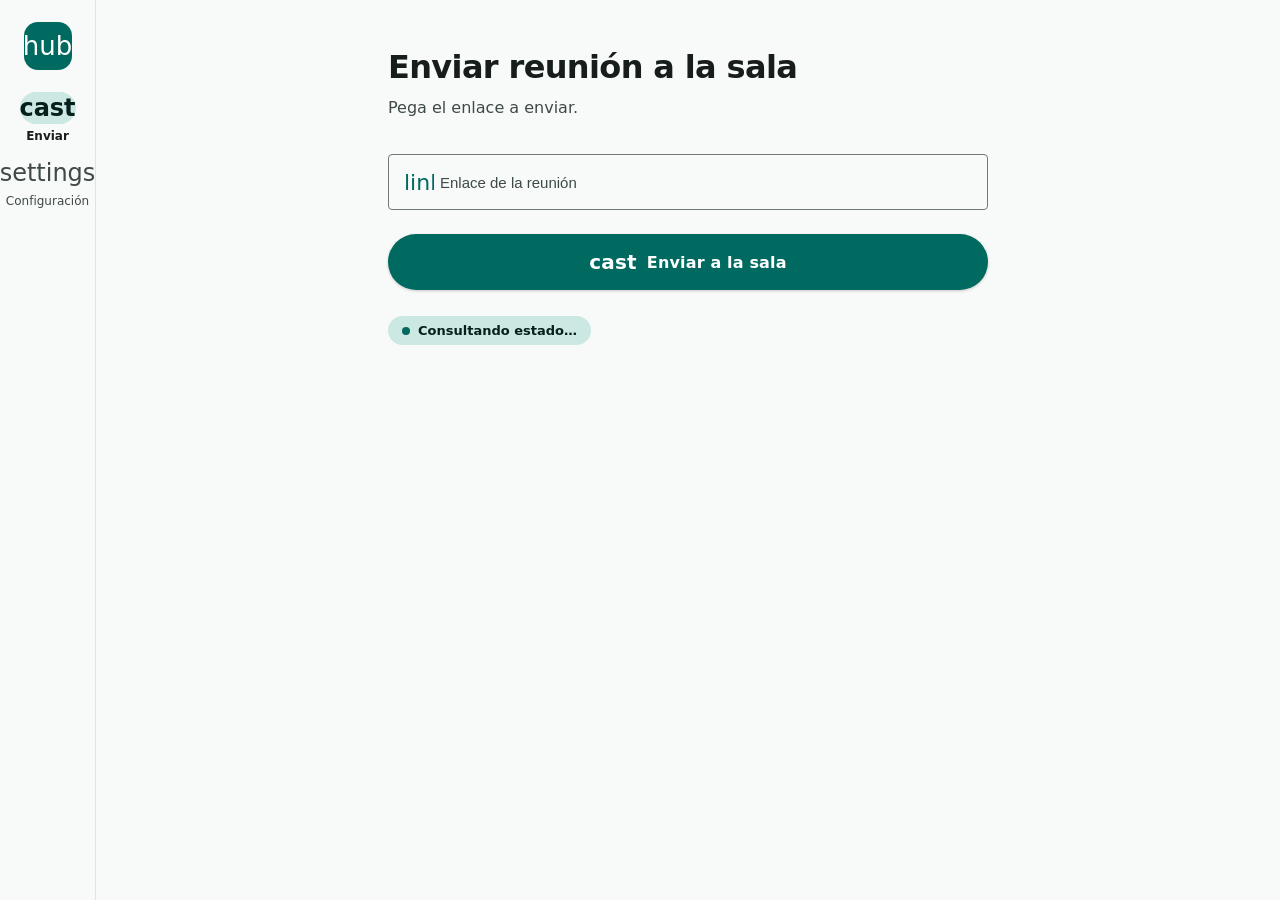
==== server/static/index.html @ 3a649e3f "Redisenio Material Design 3 (proyecto Universal Meeting Appliance MD3) Kiosko: reloj grande + esquem" ====
<!DOCTYPE html>
<html lang="es">
<head>
<meta charset="utf-8">
<meta name="viewport" content="width=device-width, initial-scale=1">
<title>Sala de Reuniones — Control</title>
<link rel="stylesheet" href="/fonts/fonts.css">
<style>
  * { margin: 0; padding: 0; box-sizing: border-box; }
  :root {
    --p: #006A60; --onp: #fff; --p-hover: #00594f;
    --sc: #CCE8E2; --onsc: #05201C;
    --bg: #F7FAF8; --surfc: #ECF0EE; --card: #fff;
    --ontext: #171D1B; --onvar: #3F4946; --muted: #5A6360;
    --outline: #6F7975; --divider: #DCE5E1;
    --err: #BA1A1A; --err-bg: #F9DEDC; --err-on: #93000A;
  }
  body {
    font-family: 'Roboto Flex', system-ui, sans-serif;
    background: var(--bg); color: var(--ontext);
    min-height: 100vh;
  }
  button { font-family: inherit; cursor: pointer; }
  [hidden] { display: none !important; }

  /* ================= App: rail + contenido ================= */
  #app { display: flex; min-height: 100vh; }

  .rail {
    flex: 0 0 96px; padding: 22px 0;
    display: flex; flex-direction: column; align-items: center; gap: 14px;
    border-right: 1px solid var(--divider);
  }
  .rail .logo {
    width: 48px; height: 48px; border-radius: 14px; background: var(--p);
    display: flex; align-items: center; justify-content: center; margin-bottom: 8px;
  }
  .rail .logo .msr { font-size: 26px; color: #fff; font-variation-settings: 'FILL' 1; }
  .rail-item {
    display: flex; flex-direction: column; align-items: center; gap: 5px;
    background: none; border: none; color: var(--onvar); font-size: 12px;
  }
  .rail-item .ind {
    width: 56px; height: 32px; border-radius: 16px;
    display: flex; align-items: center; justify-content: center;
    transition: background 0.15s;
  }
  .rail-item .msr { font-size: 24px; color: var(--onvar); }
  .rail-item.active { color: var(--ontext); font-weight: 600; }
  .rail-item.active .ind { background: var(--sc); }
  .rail-item.active .msr { color: var(--onsc); font-variation-settings: 'FILL' 1; }

  main { flex: 1; padding: 48px 48px 64px; }

  /* ================= Vista Enviar ================= */
  #view-send > div { max-width: 600px; margin: 0 auto; }
  h1 { font-weight: 600; font-size: 32px; letter-spacing: -0.02em; margin: 0 0 10px; }
  .lede { font-size: 16px; color: var(--onvar); margin: 0 0 34px; line-height: 1.5; }

  .field { position: relative; margin-bottom: 24px; }
  .field .lead {
    position: absolute; left: 16px; top: 50%; transform: translateY(-50%);
    font-size: 22px; color: var(--p); pointer-events: none;
  }
  .field input {
    width: 100%; height: 56px; padding: 0 16px 0 50px;
    font-family: 'Roboto Mono', monospace; font-size: 14px; color: var(--ontext);
    background: transparent; border: 1px solid var(--outline); border-radius: 4px;
    outline: none;
  }
  .field input:focus { border-color: var(--p); box-shadow: inset 0 0 0 1px var(--p); }
  .field label {
    position: absolute; left: 46px; top: 50%; transform: translateY(-50%);
    font-family: 'Roboto Flex', sans-serif; font-size: 15px; color: var(--onvar);
    background: var(--bg); padding: 0 6px; pointer-events: none;
    transition: all 0.12s ease;
  }
  .field input:focus ~ label,
  .field input:not(:placeholder-shown) ~ label {
    top: 0; left: 12px; font-size: 12px; font-weight: 500; color: var(--p);
  }

  .btn {
    display: flex; align-items: center; justify-content: center; gap: 10px;
    border: none; border-radius: 100px; font-weight: 600;
    background: var(--p); color: var(--onp);
    width: 100%; height: 56px; font-size: 16px; letter-spacing: 0.01em;
    box-shadow: 0 1px 3px rgba(0,0,0,0.2);
  }
  .btn:hover { background: var(--p-hover); }
  .btn:disabled { opacity: 0.5; cursor: default; }
  .btn .msr { font-size: 20px; }

  .chip {
    display: inline-flex; align-items: center; gap: 8px;
    font-size: 13px; font-weight: 600; color: var(--onsc);
    background: var(--sc); padding: 7px 14px; border-radius: 100px; margin-top: 26px;
  }
  .chip .dotc { width: 8px; height: 8px; border-radius: 50%; background: var(--p); }
  .chip.off { background: var(--err-bg); color: var(--err-on); }
  .chip.off .dotc { background: var(--err); }

  .msg { font-size: 14px; padding: 12px 16px; border-radius: 12px; margin-top: 18px; display: none; }
  .msg.ok { display: block; background: var(--sc); color: var(--onsc); }
  .msg.err { display: block; background: var(--err-bg); color: var(--err-on); }

  .services { font-size: 13px; color: var(--muted); margin-top: 30px; line-height: 1.6; }

  /* ================= Vista Configuración ================= */
  #view-admin > div { max-width: 860px; margin: 0 auto; }
  #view-admin h1 { font-size: 26px; }
  .card {
    background: var(--surfc); border-radius: 16px; padding: 24px 26px; margin-bottom: 18px;
  }
  .card-head {
    display: flex; align-items: center; justify-content: space-between; margin-bottom: 20px;
  }
  .card-title { display: flex; align-items: center; gap: 10px; font-weight: 600; font-size: 15px; }
  .card-title .msr { font-size: 20px; color: var(--p); font-variation-settings: 'FILL' 1; }

  .swatches { display: flex; align-items: center; gap: 14px; flex-wrap: wrap; }
  .swatch {
    position: relative; width: 44px; height: 44px; border-radius: 50%;
    border: none; padding: 0; box-shadow: 0 1px 3px rgba(0,0,0,0.25);
    background-size: cover; background-position: center;
  }
  .swatch[data-wp="oceano"]    { background: radial-gradient(130% 120% at 20% 10%, #1c4a8a, #071527); }
  .swatch[data-wp="bosque"]    { background: radial-gradient(130% 120% at 20% 10%, #0e6a5e, #04221e); }
  .swatch[data-wp="lavanda"]   { background: radial-gradient(130% 120% at 20% 10%, #533490, #17122b); }
  .swatch[data-wp="atardecer"] { background: radial-gradient(130% 120% at 20% 10%, #9a4222, #2c130a); }
  .swatch.active::after {
    content: ''; position: absolute; inset: -6px; border-radius: 50%;
    border: 2px solid var(--p);
  }
  .wp-actions { display: flex; align-items: center; gap: 10px; margin-top: 20px; }
  .btn-tonal {
    display: inline-flex; align-items: center; gap: 8px;
    background: var(--sc); color: var(--onsc); border: none; border-radius: 100px;
    height: 40px; padding: 0 18px; font-weight: 600; font-size: 14px;
  }
  .btn-text {
    display: inline-flex; align-items: center; gap: 8px;
    background: none; color: var(--p); border: none; border-radius: 100px;
    height: 40px; padding: 0 14px; font-weight: 600; font-size: 14px;
  }
  .btn-tonal .msr, .btn-text .msr { font-size: 18px; }

  .ro-grid { display: grid; grid-template-columns: repeat(auto-fit, minmax(220px, 1fr)); gap: 20px 22px; }
  .ro-field {
    position: relative; border: 1px solid var(--outline); border-radius: 4px;
    padding: 14px; background: var(--surfc);
    display: flex; align-items: center; gap: 10px;
  }
  .ro-field .tag {
    position: absolute; top: -8px; left: 11px; background: var(--surfc);
    padding: 0 6px; font-size: 12px; color: var(--onvar);
  }
  .ro-field .msr { font-size: 20px; color: var(--p); }
  .ro-field .val { font-size: 15px; color: var(--ontext); overflow: hidden; text-overflow: ellipsis; white-space: nowrap; }

  .tiles { display: grid; grid-template-columns: repeat(auto-fit, minmax(150px, 1fr)); gap: 14px; }
  .tile { background: var(--card); border-radius: 12px; padding: 16px 18px; }
  .tile .t-label { display: flex; align-items: center; gap: 7px; font-size: 12.5px; color: var(--onvar); margin-bottom: 8px; }
  .tile .t-label .msr { font-size: 18px; color: var(--p); }
  .tile .t-value { font-weight: 600; font-size: 22px; }
  .tile .t-sub { font-size: 12px; color: var(--onvar); }
  .tile .t-sub.good { color: var(--p); }

  /* ================= Vista Sesión (pantalla completa) ================= */
  #meetingView {
    position: fixed; inset: 0; z-index: 10;
    display: none; flex-direction: column; background: #0A0F0D;
  }
  body.meeting #meetingView { display: flex; }
  body.meeting #app { display: none; }
  #meetingView header {
    flex-shrink: 0; display: flex; align-items: center; justify-content: space-between;
    padding: 14px 20px 14px 24px; background: #1B211F; gap: 16px;
  }
  #meetingView header .lead-icon { font-size: 26px; color: #53DBC9; font-variation-settings: 'FILL' 1; }
  #meetingView header .minfo { flex: 1; min-width: 0; line-height: 1.3; }
  #meetingView header .m1 {
    font-size: 13px; color: #BEC9C5; display: flex; align-items: center; gap: 7px;
  }
  #meetingView header .m1 .reddot { width: 7px; height: 7px; border-radius: 50%; background: #FF5449; }
  #meetingView header .m2 {
    font-size: 12px; color: #8A938F; font-family: 'Roboto Mono', monospace;
    overflow: hidden; text-overflow: ellipsis; white-space: nowrap;
  }
  .btn-end {
    display: flex; align-items: center; gap: 9px; flex-shrink: 0;
    background: var(--err); color: #fff; border: none; border-radius: 100px;
    height: 48px; padding: 0 22px; font-weight: 600; font-size: 15px;
    box-shadow: 0 1px 3px rgba(0,0,0,0.3);
  }
  .btn-end:hover { background: #93000A; }
  .btn-end:disabled { opacity: 0.6; }
  .btn-end .msr { font-size: 20px; }
  #screenWrap { position: relative; flex: 1; min-height: 0; }
  #screen { position: absolute; inset: 0; }
  /* Siempre el cursor local sobre el visor (el de la sala va oculto) */
  #screen canvas { cursor: default !important; }
  #screenNote {
    position: absolute; inset: 0; z-index: 1;
    display: flex; align-items: center; justify-content: center;
    color: #66759a; font-size: 15px; pointer-events: none;
  }
</style>
</head>
<body>

<!-- ===== Sesión activa ===== -->
<div id="meetingView">
  <header>
    <span class="msr lead-icon">meeting_room</span>
    <div class="minfo">
      <div class="m1"><span class="reddot"></span>Sesión en curso<span id="elapsed"></span></div>
      <div class="m2" id="meetingUrl"></div>
    </div>
    <button class="btn-end" id="endBtn"><span class="msr">call_end</span>Terminar sesión</button>
  </header>
  <div id="screenWrap">
    <div id="screen"></div>
    <div id="screenNote">Conectando con la pantalla de la sala…</div>
  </div>
</div>

<!-- ===== App ===== -->
<div id="app">
  <nav class="rail">
    <div class="logo"><span class="msr">hub</span></div>
    <button class="rail-item active" data-view="send">
      <span class="ind"><span class="msr">cast</span></span>Enviar
    </button>
    <button class="rail-item" data-view="admin">
      <span class="ind"><span class="msr">settings</span></span>Configuración
    </button>
  </nav>

  <main>
    <!-- Vista Enviar -->
    <section id="view-send"><div>
      <h1>Enviar reunión a la sala</h1>
      <p class="lede">Pega el enlace a enviar.</p>
      <form id="form">
        <div class="field">
          <span class="msr lead">link</span>
          <input id="url" type="url" required placeholder=" " autocomplete="off">
          <label for="url">Enlace de la reunión</label>
        </div>
        <button type="submit" class="btn" id="sendBtn"><span class="msr">cast</span>Enviar a la sala</button>
      </form>
      <div class="msg" id="msg"></div>
      <div><span class="chip" id="stateChip"><span class="dotc"></span><span id="stateText">Consultando estado…</span></span></div>
      <p class="services" id="services"></p>
    </div></section>

    <!-- Vista Configuración -->
    <section id="view-admin" hidden><div>
      <h1>Configuración</h1>
      <p class="lede">Apariencia del kiosko, dispositivos y estado del sistema.</p>

      <div class="card">
        <div class="card-head">
          <div class="card-title"><span class="msr">wallpaper</span>Wallpaper del kiosko</div>
          <div class="card-title" style="font-weight:400;font-size:13px;color:var(--muted);">
            <span class="msr" style="font-size:17px;">palette</span>El color de la pantalla se adapta al fondo
          </div>
        </div>
        <div class="swatches" id="swatches">
          <button class="swatch" data-wp="oceano" title="Océano"></button>
          <button class="swatch" data-wp="bosque" title="Bosque"></button>
          <button class="swatch" data-wp="lavanda" title="Lavanda"></button>
          <button class="swatch" data-wp="atardecer" title="Atardecer"></button>
          <button class="swatch" data-wp="custom" title="Imagen propia" hidden></button>
        </div>
        <div class="wp-actions">
          <input type="file" id="wpFile" accept="image/png,image/jpeg,image/webp" hidden>
          <button class="btn-tonal" id="wpUpload"><span class="msr">upload</span>Subir imagen</button>
          <button class="btn-text" id="wpDelete" hidden><span class="msr">delete</span>Quitar imagen</button>
        </div>
        <div class="msg" id="wpMsg"></div>
      </div>

      <div class="card">
        <div class="card-head">
          <div class="card-title"><span class="msr">tune</span>Audio y video</div>
        </div>
        <div class="ro-grid" id="devices"></div>
      </div>

      <div class="card">
        <div class="card-head">
          <div class="card-title"><span class="msr">monitor_heart</span>Diagnóstico del sistema</div>
          <span class="chip" id="diagChip" style="margin:0;"><span class="dotc"></span><span id="diagChipText">—</span></span>
        </div>
        <div class="tiles">
          <div class="tile"><div class="t-label"><span class="msr">network_check</span>Conexión</div><div class="t-value" id="dPing">—</div><div class="t-sub" id="dPingSub"></div></div>
          <div class="tile"><div class="t-label"><span class="msr">memory</span>CPU</div><div class="t-value" id="dCpu">—</div><div class="t-sub" id="dCpuSub"></div></div>
          <div class="tile"><div class="t-label"><span class="msr">device_thermostat</span>Temp.</div><div class="t-value" id="dTemp">—</div><div class="t-sub" id="dTempSub"></div></div>
          <div class="tile"><div class="t-label"><span class="msr">schedule</span>Uptime</div><div class="t-value" id="dUp">—</div><div class="t-sub" id="dUpSub"></div></div>
        </div>
      </div>
    </div></section>
  </main>
</div>

<script type="module">
  import RFB from '/novnc/core/rfb.js';

  const $ = (id) => document.getElementById(id);

  function showMsg(el, text, ok) {
    el.textContent = text;
    el.className = 'msg ' + (ok ? 'ok' : 'err');
  }

  function elapsed(since) {
    const mins = Math.max(0, Math.floor((Date.now() / 1000 - since) / 60));
    if (mins < 1) return 'hace un momento';
    if (mins < 60) return `hace ${mins} min`;
    return `hace ${Math.floor(mins / 60)} h ${mins % 60} min`;
  }

  /* ---------- rail ---------- */
  let adminVisible = false;
  document.querySelectorAll('.rail-item').forEach((btn) => {
    btn.addEventListener('click', () => {
      document.querySelectorAll('.rail-item').forEach((b) => b.classList.toggle('active', b === btn));
      const view = btn.dataset.view;
      $('view-send').hidden = view !== 'send';
      $('view-admin').hidden = view !== 'admin';
      adminVisible = view === 'admin';
      if (adminVisible) loadDiagnostics();
    });
  });

  /* ---------- visor VNC ---------- */
  let rfb = null;
  function connectScreen() {
    if (rfb) return;
    const proto = location.protocol === 'https:' ? 'wss' : 'ws';
    rfb = new RFB($('screen'), `${proto}://${location.host}/api/vnc`);
    rfb.scaleViewport = true;
    rfb.background = '#0A0F0D';
    rfb.addEventListener('connect', () => { $('screenNote').style.display = 'none'; });
    rfb.addEventListener('disconnect', () => {
      rfb = null;
      $('screenNote').style.display = 'flex';
      $('screenNote').textContent = 'Pantalla no disponible; reintentando…';
    });
  }
  function disconnectScreen() {
    if (rfb) {
      try { rfb.disconnect(); } catch (_) { /* ya cerrado */ }
      rfb = null;
    }
    $('screenNote').style.display = 'flex';
    $('screenNote').textContent = 'Conectando con la pantalla de la sala…';
  }

  /* ---------- wallpaper ---------- */
  let wpState = {};
  function renderWallpaper(data) {
    wpState = data;
    document.querySelectorAll('.swatch').forEach((s) => {
      s.classList.toggle('active', s.dataset.wp === data.wallpaper);
    });
    const custom = document.querySelector('.swatch[data-wp="custom"]');
    custom.hidden = !data.wallpaper_has_custom;
    if (data.wallpaper_has_custom) {
      custom.style.backgroundImage = `url(/wallpaper?v=${data.wallpaper_version})`;
    }
    $('wpDelete').hidden = !data.wallpaper_has_custom;
  }
  $('swatches').addEventListener('click', async (e) => {
    const swatch = e.target.closest('.swatch');
    if (!swatch) return;
    const res = await fetch('/api/settings', {
      method: 'POST',
      headers: { 'Content-Type': 'application/json' },
      body: JSON.stringify({ wallpaper: swatch.dataset.wp }),
    });
    const data = await res.json();
    if (res.ok) renderWallpaper(data);
    else showMsg($('wpMsg'), data.detail || 'No se pudo cambiar', false);
  });
  $('wpUpload').addEventListener('click', () => $('wpFile').click());
  $('wpFile').addEventListener('change', async () => {
    const file = $('wpFile').files[0];
    if (!file) return;
    $('wpUpload').disabled = true;
    try {
      const res = await fetch('/api/wallpaper', {
        method: 'PUT',
        headers: { 'Content-Type': file.type || 'application/octet-stream' },
        body: file,
      });
      const data = await res.json();
      if (res.ok) {
        renderWallpaper(data);
        showMsg($('wpMsg'), 'Imagen aplicada al kiosko ✓', true);
      } else {
        showMsg($('wpMsg'), data.detail || 'No se pudo subir la imagen', false);
      }
    } catch (_) {
      showMsg($('wpMsg'), 'No se pudo contactar a la sala', false);
    } finally {
      $('wpUpload').disabled = false;
      $('wpFile').value = '';
    }
  });
  $('wpDelete').addEventListener('click', async () => {
    const res = await fetch('/api/wallpaper', { method: 'DELETE' });
    const data = await res.json();
    if (res.ok) {
      renderWallpaper(data);
      showMsg($('wpMsg'), 'Imagen eliminada; el kiosko vuelve al gradiente', true);
    }
  });

  /* ---------- diagnóstico ---------- */
  function renderDevices(devices) {
    const rows = [];
    for (const cam of devices.cameras.length ? devices.cameras : [null]) {
      rows.push({ icon: 'videocam', tag: 'Cámara', val: cam || 'No detectada' });
    }
    for (const audio of devices.audio.length ? devices.audio : [null]) {
      rows.push({ icon: 'volume_up', tag: 'Audio', val: audio || 'No detectado' });
    }
    $('devices').innerHTML = rows.map((r) =>
      `<div class="ro-field"><span class="tag">${r.tag}</span><span class="msr">${r.icon}</span><span class="val">${r.val}</span></div>`
    ).join('');
  }
  async function loadDiagnostics() {
    try {
      const res = await fetch('/api/diagnostics');
      const d = await res.json();
      $('dPing').textContent = d.ping_ms != null ? `${d.ping_ms} ms` : '—';
      $('dPingSub').textContent = d.ping_ms == null ? 'Sin internet'
        : d.ping_ms < 50 ? 'Excelente' : d.ping_ms < 120 ? 'Buena' : 'Lenta';
      $('dPingSub').className = 't-sub' + (d.ping_ms != null && d.ping_ms < 50 ? ' good' : '');
      $('dCpu').textContent = `${d.cpu_percent}%`;
      $('dCpuSub').textContent = d.cpu_percent < 70 ? 'Normal' : 'Alta';
      $('dTemp').textContent = d.temp_c != null ? `${Math.round(d.temp_c)}°C` : 'N/D';
      $('dTempSub').textContent = d.temp_c == null ? '' : d.temp_c < 75 ? 'Estable' : 'Caliente';
      const days = Math.floor(d.uptime_seconds / 86400);
      const hours = Math.floor((d.uptime_seconds % 86400) / 3600);
      $('dUp').textContent = days > 0 ? `${days} d` : `${hours} h`;
      $('dUpSub').textContent = `v${d.version}`;
      const ok = d.online;
      $('diagChipText').textContent = ok ? 'Todo operativo' : 'Sin internet';
      $('diagChip').classList.toggle('off', !ok);
      renderDevices(d.devices);
    } catch (_) { /* siguiente ciclo */ }
  }
  setInterval(() => { if (adminVisible && !document.body.classList.contains('meeting')) loadDiagnostics(); }, 5000);

  /* ---------- estado general ---------- */
  async function refresh() {
    try {
      const res = await fetch('/api/status');
      const data = await res.json();
      renderWallpaper(data);
      if (data.state === 'meeting') {
        $('elapsed').textContent = ` · ${elapsed(data.since)}`;
        $('meetingUrl').textContent = data.url;
        document.body.classList.add('meeting');
        connectScreen();
      } else {
        document.body.classList.remove('meeting');
        disconnectScreen();
        $('stateText').textContent = data.online === false ? 'Sala sin internet' : 'Sala disponible';
        $('stateChip').classList.toggle('off', data.online === false);
      }
      $('services').textContent = data.allowed_domains.length
        ? 'Servicios permitidos: ' + data.allowed_domains.join(', ')
        : 'Se acepta cualquier enlace https';
    } catch (_) {
      $('stateText').textContent = 'Sin conexión con la sala';
      $('stateChip').classList.add('off');
    }
  }
  refresh();
  setInterval(refresh, 3000);

  /* ---------- enviar ---------- */
  $('form').addEventListener('submit', async (e) => {
    e.preventDefault();
    $('sendBtn').disabled = true;
    try {
      const res = await fetch('/api/meeting', {
        method: 'POST',
        headers: { 'Content-Type': 'application/json' },
        body: JSON.stringify({ url: $('url').value }),
      });
      const data = await res.json();
      if (res.ok) {
        $('url').value = '';
        refresh();
      } else {
        showMsg($('msg'), data.detail || 'URL rechazada', false);
      }
    } catch (_) {
      showMsg($('msg'), 'No se pudo contactar a la sala', false);
    } finally {
      $('sendBtn').disabled = false;
    }
  });

  /* ---------- terminar sesión ---------- */
  $('endBtn').addEventListener('click', async () => {
    if (!confirm('¿Terminar la sesión y regresar la sala a la pantalla de inicio?')) return;
    $('endBtn').disabled = true;
    try {
      await fetch('/api/end', { method: 'POST' });
      showMsg($('msg'), 'Sesión terminada; la sala vuelve a la pantalla de inicio', true);
    } catch (_) {
      showMsg($('msg'), 'No se pudo contactar a la sala', false);
    } finally {
      $('endBtn').disabled = false;
      refresh();
    }
  });
</script>
</body>
</html>
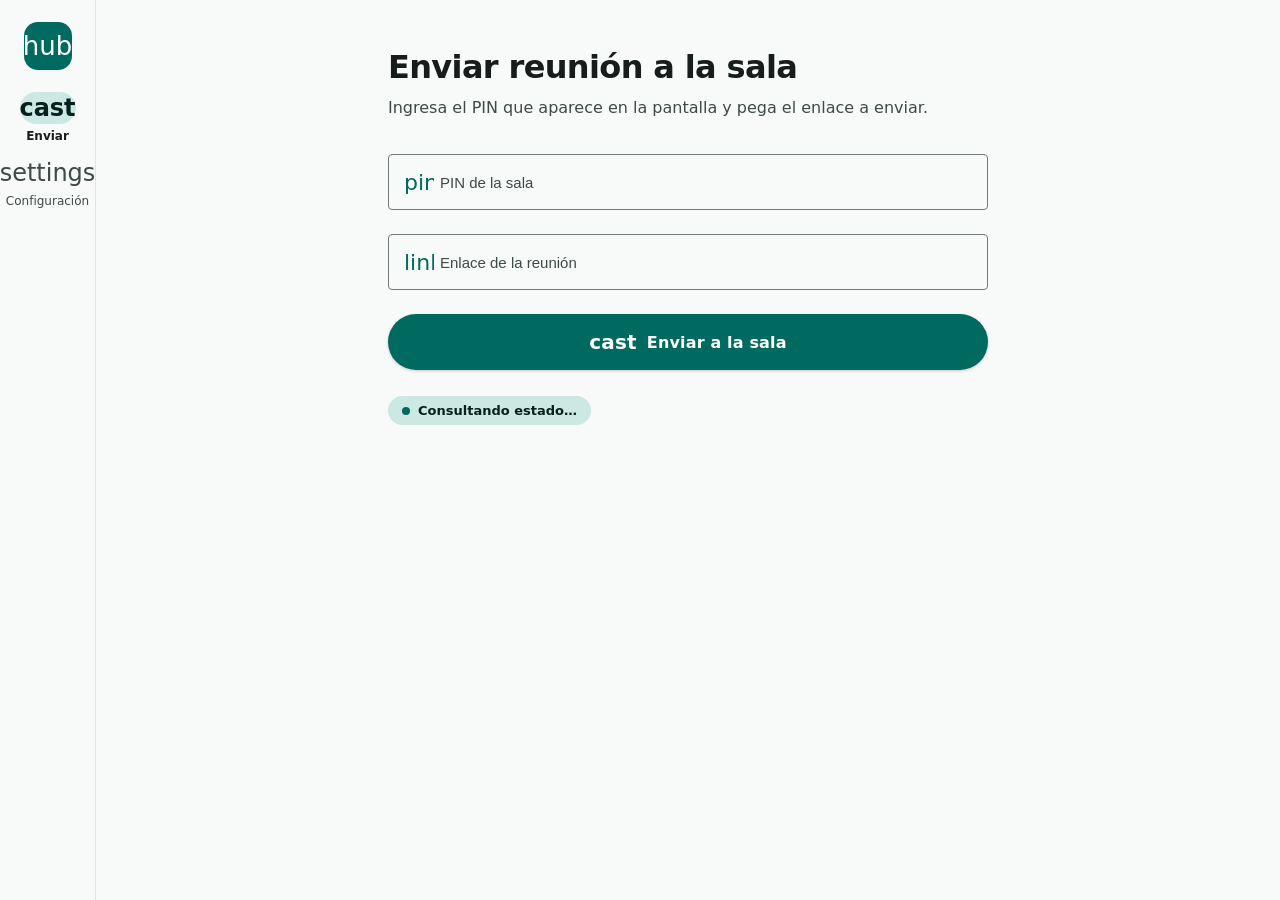
==== commit 9d35dde0: "Require PIN for kiosk actions" ====
--- a/server/static/index.html
+++ b/server/static/index.html
@@ -241,8 +241,13 @@
     <!-- Vista Enviar -->
     <section id="view-send"><div>
       <h1>Enviar reunión a la sala</h1>
-      <p class="lede">Pega el enlace a enviar.</p>
+      <p class="lede">Ingresa el PIN que aparece en la pantalla y pega el enlace a enviar.</p>
       <form id="form">
+        <div class="field">
+          <span class="msr lead">pin</span>
+          <input id="pin" type="text" inputmode="numeric" required placeholder=" " autocomplete="one-time-code" maxlength="16">
+          <label for="pin">PIN de la sala</label>
+        </div>
         <div class="field">
           <span class="msr lead">link</span>
           <input id="url" type="url" required placeholder=" " autocomplete="off">
@@ -309,6 +314,32 @@
   import RFB from '/novnc/core/rfb.js';
 
   const $ = (id) => document.getElementById(id);
+  const PIN_STORAGE_KEY = 'meeting-room-kiosk-pin';
+
+  const params = new URLSearchParams(window.location.search);
+  const pinFromQr = params.get('pin');
+  if (pinFromQr) {
+    localStorage.setItem(PIN_STORAGE_KEY, pinFromQr);
+    params.delete('pin');
+    const cleanQuery = params.toString();
+    const cleanUrl = window.location.pathname + (cleanQuery ? `?${cleanQuery}` : '') + window.location.hash;
+    history.replaceState(null, '', cleanUrl);
+  }
+  $('pin').value = pinFromQr || localStorage.getItem(PIN_STORAGE_KEY) || '';
+
+  function currentPin() {
+    return $('pin').value.trim();
+  }
+
+  function rememberPin() {
+    const pin = currentPin();
+    if (pin) localStorage.setItem(PIN_STORAGE_KEY, pin);
+    return pin;
+  }
+
+  function pinHeader() {
+    return { 'X-Kiosk-Pin': rememberPin() };
+  }
 
   function showMsg(el, text, ok) {
     el.textContent = text;
@@ -340,7 +371,7 @@
   function connectScreen() {
     if (rfb) return;
     const proto = location.protocol === 'https:' ? 'wss' : 'ws';
-    rfb = new RFB($('screen'), `${proto}://${location.host}/api/vnc`);
+    rfb = new RFB($('screen'), `${proto}://${location.host}/api/vnc?pin=${encodeURIComponent(rememberPin())}`);
     rfb.scaleViewport = true;
     rfb.background = '#0A0F0D';
     rfb.addEventListener('connect', () => { $('screenNote').style.display = 'none'; });
@@ -379,7 +410,7 @@
     const res = await fetch('/api/settings', {
       method: 'POST',
       headers: { 'Content-Type': 'application/json' },
-      body: JSON.stringify({ wallpaper: swatch.dataset.wp }),
+      body: JSON.stringify({ wallpaper: swatch.dataset.wp, pin: rememberPin() }),
     });
     const data = await res.json();
     if (res.ok) renderWallpaper(data);
@@ -393,7 +424,7 @@
     try {
       const res = await fetch('/api/wallpaper', {
         method: 'PUT',
-        headers: { 'Content-Type': file.type || 'application/octet-stream' },
+        headers: { 'Content-Type': file.type || 'application/octet-stream', ...pinHeader() },
         body: file,
       });
       const data = await res.json();
@@ -411,7 +442,7 @@
     }
   });
   $('wpDelete').addEventListener('click', async () => {
-    const res = await fetch('/api/wallpaper', { method: 'DELETE' });
+    const res = await fetch('/api/wallpaper', { method: 'DELETE', headers: pinHeader() });
     const data = await res.json();
     if (res.ok) {
       renderWallpaper(data);
@@ -492,7 +523,7 @@
       const res = await fetch('/api/meeting', {
         method: 'POST',
         headers: { 'Content-Type': 'application/json' },
-        body: JSON.stringify({ url: $('url').value }),
+        body: JSON.stringify({ url: $('url').value, pin: rememberPin() }),
       });
       const data = await res.json();
       if (res.ok) {
@@ -513,8 +544,10 @@
     if (!confirm('¿Terminar la sesión y regresar la sala a la pantalla de inicio?')) return;
     $('endBtn').disabled = true;
     try {
-      await fetch('/api/end', { method: 'POST' });
-      showMsg($('msg'), 'Sesión terminada; la sala vuelve a la pantalla de inicio', true);
+      const res = await fetch('/api/end', { method: 'POST', headers: pinHeader() });
+      const data = await res.json();
+      if (res.ok) showMsg($('msg'), 'Sesión terminada; la sala vuelve a la pantalla de inicio', true);
+      else showMsg($('msg'), data.detail || 'No se pudo terminar la sesión', false);
     } catch (_) {
       showMsg($('msg'), 'No se pudo contactar a la sala', false);
     } finally {
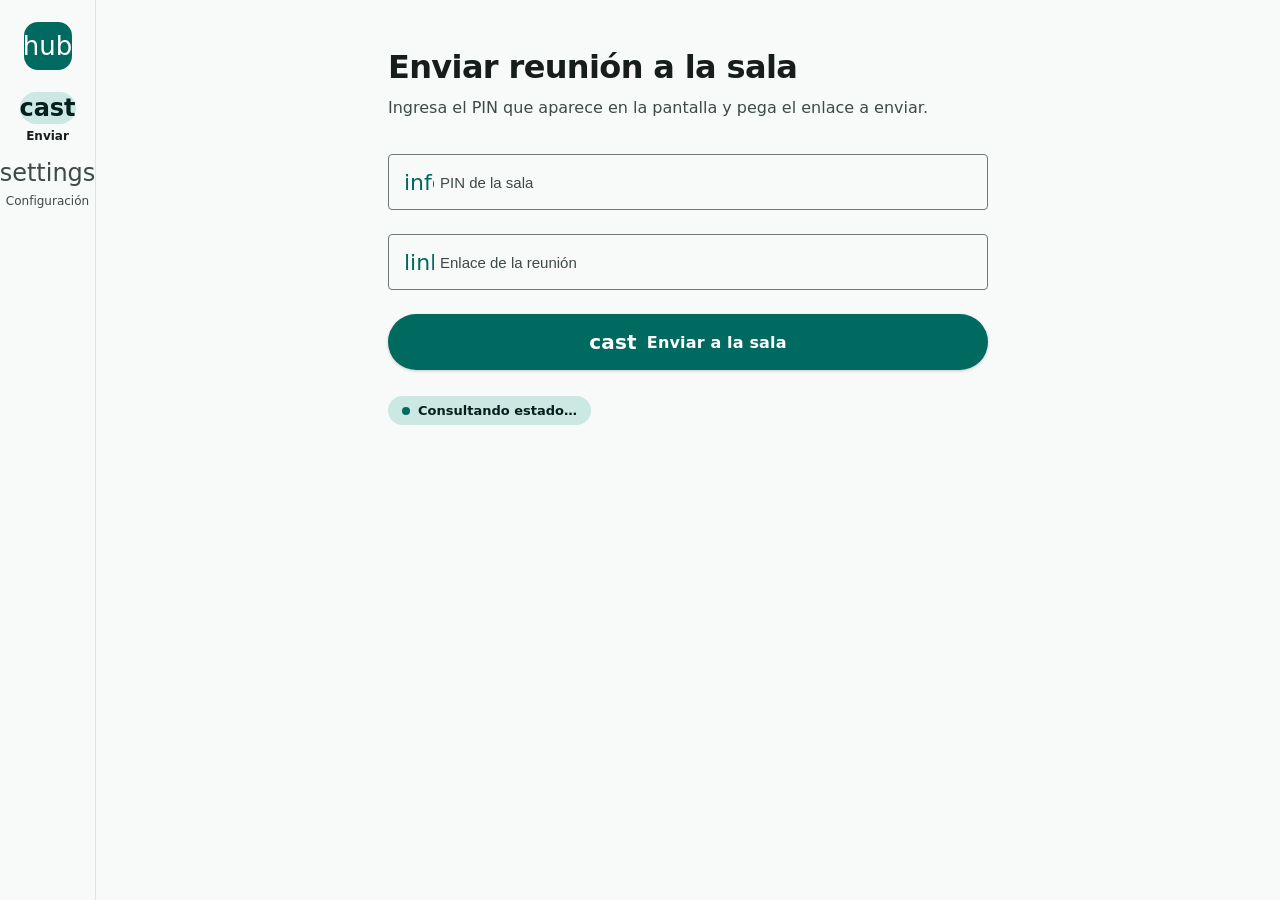
==== commit 4dec4517: "Fix PIN field icon rendering" ====
--- a/server/static/index.html
+++ b/server/static/index.html
@@ -244,7 +244,7 @@
       <p class="lede">Ingresa el PIN que aparece en la pantalla y pega el enlace a enviar.</p>
       <form id="form">
         <div class="field">
-          <span class="msr lead">pin</span>
+          <span class="msr lead">info</span>
           <input id="pin" type="text" inputmode="numeric" required placeholder=" " autocomplete="one-time-code" maxlength="16">
           <label for="pin">PIN de la sala</label>
         </div>
